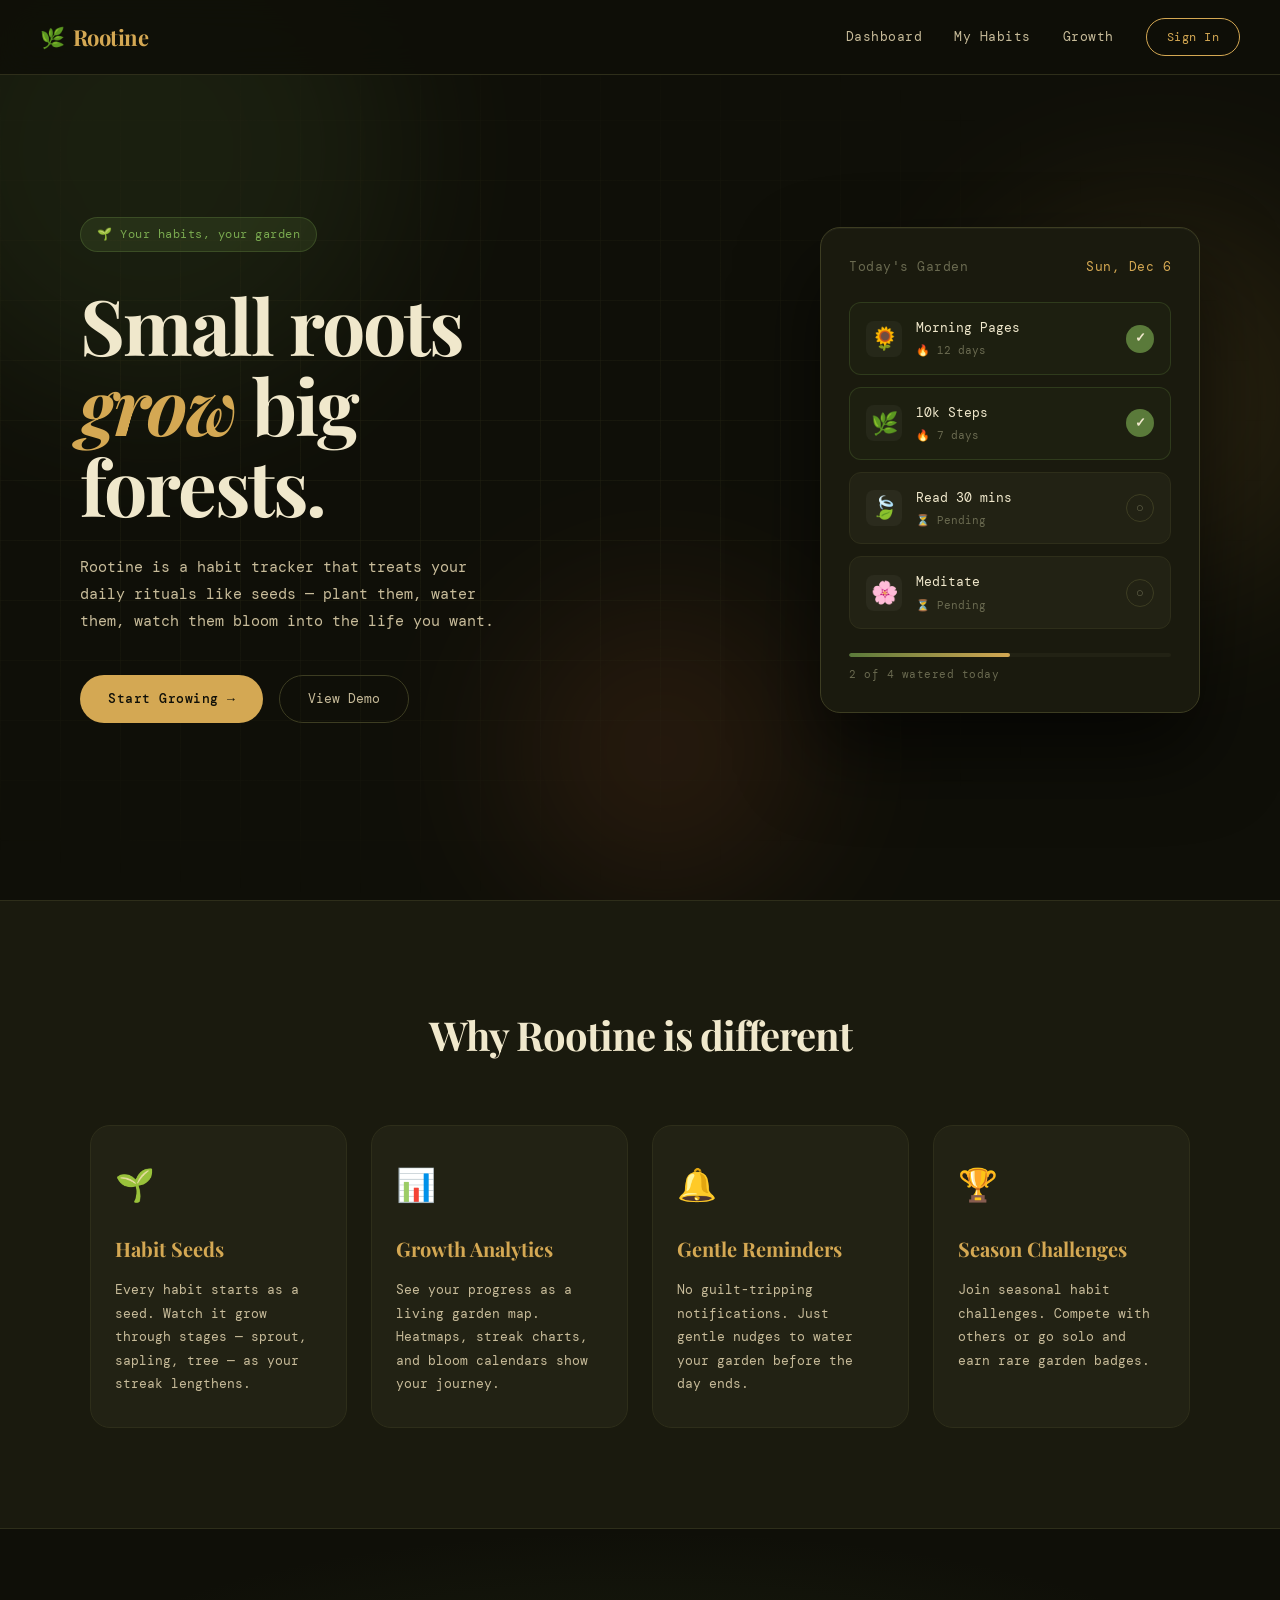
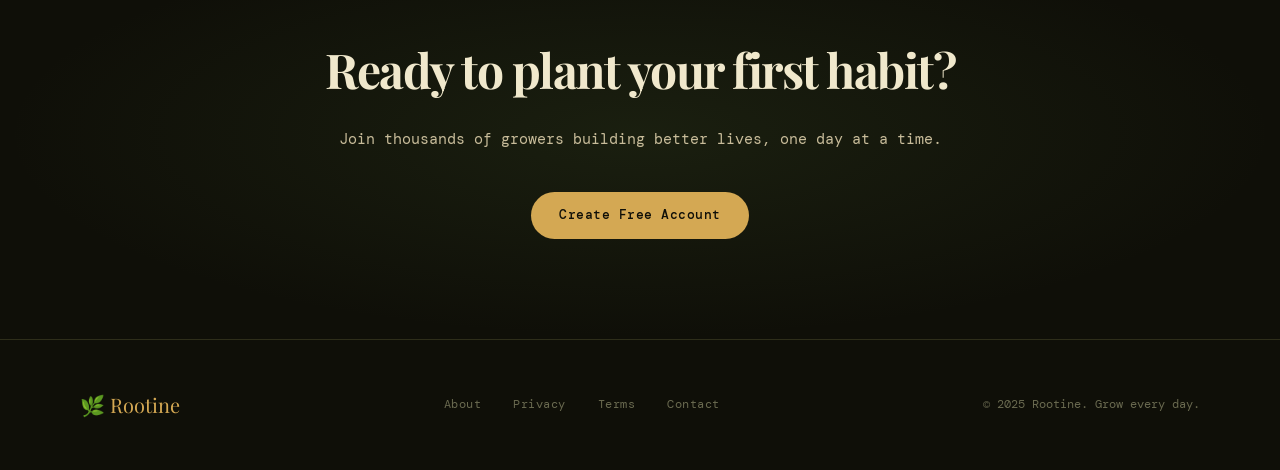
==== index.html @ b0448d63 "Added full project" ====
<!DOCTYPE html>
<html lang="en">
<head>
  <meta charset="UTF-8" />
  <meta name="viewport" content="width=device-width, initial-scale=1.0"/>
  <title>Rootine — Grow Your Habits</title>
  <link rel="stylesheet" href="css/global.css" />
  <link rel="stylesheet" href="css/landing.css" />
  <link rel="preconnect" href="https://fonts.googleapis.com">
  <link href="https://fonts.googleapis.com/css2?family=Playfair+Display:ital,wght@0,400;0,700;1,400&family=DM+Mono:wght@300;400;500&display=swap" rel="stylesheet">
</head>
<body>
  <nav class="navbar">
    <div class="nav-logo">
      <span class="logo-leaf">🌿</span>
      <span class="logo-text">Rootine</span>
    </div>
    <div class="nav-links">
      <a href="dashboard.html" class="nav-link">Dashboard</a>
      <a href="habits.html" class="nav-link">My Habits</a>
      <a href="analytics.html" class="nav-link">Growth</a>
      <a href="login.html" class="btn-nav">Sign In</a>
    </div>
    <button class="hamburger" id="hamburger">&#9776;</button>
  </nav>

  <main class="hero">
    <div class="hero-bg">
      <div class="blob blob-1"></div>
      <div class="blob blob-2"></div>
      <div class="blob blob-3"></div>
      <div class="grid-overlay"></div>
    </div>

    <div class="hero-content">
      <div class="badge">🌱 Your habits, your garden</div>
      <h1 class="hero-title">
        Small roots<br/>
        <em>grow</em> big<br/>
        forests.
      </h1>
      <p class="hero-subtitle">
        Rootine is a habit tracker that treats your daily rituals like seeds — 
        plant them, water them, watch them bloom into the life you want.
      </p>
      <div class="hero-actions">
        <a href="signup.html" class="btn-primary">Start Growing →</a>
        <a href="dashboard.html" class="btn-ghost">View Demo</a>
      </div>
    </div>

    <div class="hero-visual">
      <div class="garden-card">
        <div class="garden-header">
          <span>Today's Garden</span>
          <span class="garden-date" id="today-date"></span>
        </div>
        <div class="plant-list">
          <div class="plant-item done">
            <div class="plant-icon">🌻</div>
            <div class="plant-info">
              <span class="plant-name">Morning Pages</span>
              <span class="plant-streak">🔥 12 days</span>
            </div>
            <div class="plant-check">✓</div>
          </div>
          <div class="plant-item done">
            <div class="plant-icon">🌿</div>
            <div class="plant-info">
              <span class="plant-name">10k Steps</span>
              <span class="plant-streak">🔥 7 days</span>
            </div>
            <div class="plant-check">✓</div>
          </div>
          <div class="plant-item">
            <div class="plant-icon">🍃</div>
            <div class="plant-info">
              <span class="plant-name">Read 30 mins</span>
              <span class="plant-streak">⏳ Pending</span>
            </div>
            <div class="plant-check pending">○</div>
          </div>
          <div class="plant-item">
            <div class="plant-icon">🌸</div>
            <div class="plant-info">
              <span class="plant-name">Meditate</span>
              <span class="plant-streak">⏳ Pending</span>
            </div>
            <div class="plant-check pending">○</div>
          </div>
        </div>
        <div class="garden-footer">
          <div class="progress-bar-wrap">
            <div class="progress-bar" style="width: 50%"></div>
          </div>
          <span class="progress-label">2 of 4 watered today</span>
        </div>
      </div>
    </div>
  </main>

  <!-- Features Section -->
  <section class="features">
    <h2 class="section-title">Why Rootine is different</h2>
    <div class="features-grid">
      <div class="feature-card">
        <div class="feature-icon">🌱</div>
        <h3>Habit Seeds</h3>
        <p>Every habit starts as a seed. Watch it grow through stages — sprout, sapling, tree — as your streak lengthens.</p>
      </div>
      <div class="feature-card">
        <div class="feature-icon">📊</div>
        <h3>Growth Analytics</h3>
        <p>See your progress as a living garden map. Heatmaps, streak charts, and bloom calendars show your journey.</p>
      </div>
      <div class="feature-card">
        <div class="feature-icon">🔔</div>
        <h3>Gentle Reminders</h3>
        <p>No guilt-tripping notifications. Just gentle nudges to water your garden before the day ends.</p>
      </div>
      <div class="feature-card">
        <div class="feature-icon">🏆</div>
        <h3>Season Challenges</h3>
        <p>Join seasonal habit challenges. Compete with others or go solo and earn rare garden badges.</p>
      </div>
    </div>
  </section>

  <!-- CTA Section -->
  <section class="cta-section">
    <div class="cta-content">
      <h2>Ready to plant your first habit?</h2>
      <p>Join thousands of growers building better lives, one day at a time.</p>
      <a href="signup.html" class="btn-primary">Create Free Account</a>
    </div>
  </section>

  <footer class="footer">
    <div class="footer-logo">🌿 Rootine</div>
    <div class="footer-links">
      <a href="#">About</a>
      <a href="#">Privacy</a>
      <a href="#">Terms</a>
      <a href="#">Contact</a>
    </div>
    <p class="footer-copy">© 2025 Rootine. Grow every day.</p>
  </footer>

  <script src="js/global.js"></script>
  <script>
    document.getElementById('today-date').textContent = new Date().toLocaleDateString('en-US', {weekday:'short', month:'short', day:'numeric'});
  </script>
</body>
</html>
---- css/global.css ----
/* ===== GLOBAL.CSS — Base styles, variables, reset ===== */

@import url('https://fonts.googleapis.com/css2?family=Playfair+Display:ital,wght@0,400;0,700;1,400&family=DM+Mono:wght@300;400;500&display=swap');

:root {
  /* Colors */
  --bg:           #0f0f08;
  --bg-card:      #1a1a0e;
  --bg-card2:     #222214;
  --border:       #2e2e1a;
  --border-light: #3d3d22;

  --amber:        #d4a853;
  --amber-light:  #e8c47a;
  --amber-dark:   #9d7a35;
  --green:        #5a7a3a;
  --green-light:  #7aaa50;
  --green-pale:   #3a4a22;
  --rust:         #b05a30;
  --cream:        #f0e8cc;
  --cream-dim:    #c8bc9a;
  --muted:        #6a6a50;

  /* Typography */
  --font-display: 'Playfair Display', Georgia, serif;
  --font-body:    'DM Mono', 'Courier New', monospace;

  /* Spacing */
  --radius:       12px;
  --radius-lg:    20px;
  --radius-pill:  999px;

  /* Transitions */
  --transition:   0.2s cubic-bezier(0.4, 0, 0.2, 1);
  --transition-slow: 0.4s cubic-bezier(0.4, 0, 0.2, 1);
}

*, *::before, *::after {
  box-sizing: border-box;
  margin: 0;
  padding: 0;
}

html {
  scroll-behavior: smooth;
}

body {
  background: var(--bg);
  color: var(--cream);
  font-family: var(--font-body);
  font-size: 14px;
  line-height: 1.7;
  min-height: 100vh;
  -webkit-font-smoothing: antialiased;
}

a {
  color: inherit;
  text-decoration: none;
}

img {
  max-width: 100%;
  display: block;
}

button {
  cursor: pointer;
  font-family: var(--font-body);
}

/* ===== NAVBAR ===== */
.navbar {
  position: fixed;
  top: 0;
  left: 0;
  right: 0;
  z-index: 100;
  display: flex;
  align-items: center;
  justify-content: space-between;
  padding: 18px 40px;
  background: rgba(15, 15, 8, 0.85);
  backdrop-filter: blur(16px);
  border-bottom: 1px solid var(--border);
}

.nav-logo {
  display: flex;
  align-items: center;
  gap: 8px;
  font-family: var(--font-display);
  font-size: 22px;
  font-weight: 700;
  color: var(--amber);
  letter-spacing: -0.5px;
}

.logo-leaf {
  font-size: 20px;
}

.nav-links {
  display: flex;
  align-items: center;
  gap: 32px;
}

.nav-link {
  color: var(--cream-dim);
  font-size: 13px;
  letter-spacing: 0.5px;
  transition: color var(--transition);
  position: relative;
}

.nav-link::after {
  content: '';
  position: absolute;
  bottom: -3px;
  left: 0;
  right: 0;
  height: 1px;
  background: var(--amber);
  transform: scaleX(0);
  transition: transform var(--transition);
}

.nav-link:hover {
  color: var(--amber);
}

.nav-link:hover::after,
.nav-link.active::after {
  transform: scaleX(1);
}

.nav-link.active {
  color: var(--amber);
}

/* ===== BUTTONS ===== */
.btn-primary {
  display: inline-flex;
  align-items: center;
  gap: 8px;
  padding: 12px 28px;
  background: var(--amber);
  color: var(--bg);
  border-radius: var(--radius-pill);
  font-family: var(--font-body);
  font-size: 13px;
  font-weight: 500;
  letter-spacing: 0.5px;
  border: none;
  transition: all var(--transition);
  cursor: pointer;
}

.btn-primary:hover {
  background: var(--amber-light);
  transform: translateY(-2px);
  box-shadow: 0 8px 24px rgba(212, 168, 83, 0.3);
}

.btn-ghost {
  display: inline-flex;
  align-items: center;
  gap: 8px;
  padding: 12px 28px;
  background: transparent;
  color: var(--cream-dim);
  border-radius: var(--radius-pill);
  font-family: var(--font-body);
  font-size: 13px;
  border: 1px solid var(--border-light);
  transition: all var(--transition);
  cursor: pointer;
}

.btn-ghost:hover {
  border-color: var(--amber);
  color: var(--amber);
}

.btn-nav {
  display: inline-flex;
  align-items: center;
  padding: 8px 20px;
  background: transparent;
  color: var(--amber);
  border: 1px solid var(--amber);
  border-radius: var(--radius-pill);
  font-family: var(--font-body);
  font-size: 12px;
  letter-spacing: 0.5px;
  transition: all var(--transition);
}

.btn-nav:hover {
  background: var(--amber);
  color: var(--bg);
}

/* ===== HAMBURGER ===== */
.hamburger {
  display: none;
  background: none;
  border: none;
  color: var(--cream);
  font-size: 22px;
  padding: 4px;
}

/* ===== CARDS ===== */
.card {
  background: var(--bg-card);
  border: 1px solid var(--border);
  border-radius: var(--radius-lg);
  padding: 24px;
  transition: border-color var(--transition);
}

.card:hover {
  border-color: var(--border-light);
}

/* ===== PAGE WRAPPER ===== */
.page-wrapper {
  display: flex;
  min-height: 100vh;
  padding-top: 70px;
}

/* ===== SIDEBAR ===== */
.sidebar {
  width: 240px;
  min-height: calc(100vh - 70px);
  background: var(--bg-card);
  border-right: 1px solid var(--border);
  padding: 32px 20px;
  position: fixed;
  top: 70px;
  left: 0;
  bottom: 0;
  overflow-y: auto;
}

.sidebar-section {
  margin-bottom: 32px;
}

.sidebar-label {
  font-size: 10px;
  letter-spacing: 2px;
  text-transform: uppercase;
  color: var(--muted);
  margin-bottom: 12px;
  padding-left: 12px;
}

.sidebar-link {
  display: flex;
  align-items: center;
  gap: 12px;
  padding: 10px 12px;
  border-radius: var(--radius);
  color: var(--cream-dim);
  font-size: 13px;
  transition: all var(--transition);
  margin-bottom: 2px;
}

.sidebar-link:hover,
.sidebar-link.active {
  background: var(--green-pale);
  color: var(--green-light);
}

.sidebar-link.active {
  color: var(--amber);
  background: rgba(212, 168, 83, 0.1);
}

.sidebar-icon {
  font-size: 16px;
  width: 20px;
  text-align: center;
}

/* ===== MAIN CONTENT ===== */
.main-content {
  margin-left: 240px;
  flex: 1;
  padding: 40px;
  min-height: calc(100vh - 70px);
}

/* ===== PAGE HEADER ===== */
.page-header {
  margin-bottom: 40px;
}

.page-header h1 {
  font-family: var(--font-display);
  font-size: 36px;
  color: var(--cream);
  letter-spacing: -1px;
  margin-bottom: 8px;
}

.page-header p {
  color: var(--muted);
  font-size: 13px;
}

/* ===== FORMS ===== */
.form-group {
  margin-bottom: 20px;
}

.form-label {
  display: block;
  font-size: 11px;
  letter-spacing: 1.5px;
  text-transform: uppercase;
  color: var(--muted);
  margin-bottom: 8px;
}

.form-input {
  width: 100%;
  padding: 12px 16px;
  background: var(--bg-card2);
  border: 1px solid var(--border);
  border-radius: var(--radius);
  color: var(--cream);
  font-family: var(--font-body);
  font-size: 14px;
  transition: border-color var(--transition);
  outline: none;
}

.form-input:focus {
  border-color: var(--amber);
}

.form-input::placeholder {
  color: var(--muted);
}

select.form-input {
  appearance: none;
  background-image: url("data:image/svg+xml,%3Csvg xmlns='http://www.w3.org/2000/svg' width='12' height='8' viewBox='0 0 12 8'%3E%3Cpath fill='%236a6a50' d='M1 1l5 5 5-5'/%3E%3C/svg%3E");
  background-repeat: no-repeat;
  background-position: right 16px center;
  padding-right: 40px;
}

/* ===== TOAST ===== */
.toast {
  position: fixed;
  bottom: 32px;
  right: 32px;
  background: var(--bg-card2);
  border: 1px solid var(--border-light);
  border-radius: var(--radius);
  padding: 16px 24px;
  font-size: 13px;
  color: var(--cream);
  z-index: 999;
  animation: slideUp 0.3s ease;
  display: none;
}

.toast.show {
  display: block;
}

.toast.success {
  border-color: var(--green-light);
  color: var(--green-light);
}

.toast.error {
  border-color: var(--rust);
  color: var(--rust);
}

@keyframes slideUp {
  from { transform: translateY(20px); opacity: 0; }
  to   { transform: translateY(0);    opacity: 1; }
}

/* ===== BADGE ===== */
.badge-pill {
  display: inline-flex;
  align-items: center;
  gap: 6px;
  padding: 4px 12px;
  background: rgba(212, 168, 83, 0.1);
  border: 1px solid rgba(212, 168, 83, 0.3);
  border-radius: var(--radius-pill);
  font-size: 11px;
  color: var(--amber);
  letter-spacing: 0.5px;
}

/* ===== LOADING ===== */
.loading-spinner {
  display: inline-block;
  width: 20px;
  height: 20px;
  border: 2px solid var(--border);
  border-top-color: var(--amber);
  border-radius: 50%;
  animation: spin 0.7s linear infinite;
}

@keyframes spin {
  to { transform: rotate(360deg); }
}

/* ===== SCROLLBAR ===== */
::-webkit-scrollbar {
  width: 6px;
}
::-webkit-scrollbar-track {
  background: var(--bg);
}
::-webkit-scrollbar-thumb {
  background: var(--border-light);
  border-radius: 3px;
}
::-webkit-scrollbar-thumb:hover {
  background: var(--muted);
}

/* ===== RESPONSIVE ===== */
@media (max-width: 768px) {
  .navbar {
    padding: 16px 20px;
  }

  .nav-links {
    display: none;
    position: absolute;
    top: 100%;
    left: 0;
    right: 0;
    background: var(--bg-card);
    border-bottom: 1px solid var(--border);
    padding: 20px;
    flex-direction: column;
    gap: 16px;
    align-items: flex-start;
  }

  .nav-links.open {
    display: flex;
  }

  .hamburger {
    display: block;
  }

  .sidebar {
    display: none;
  }

  .main-content {
    margin-left: 0;
    padding: 24px 16px;
  }
}
---- css/landing.css ----
/* ===== LANDING.CSS ===== */

/* Hero */
.hero {
  min-height: 100vh;
  display: grid;
  grid-template-columns: 1fr 1fr;
  align-items: center;
  gap: 60px;
  padding: 120px 80px 80px;
  position: relative;
  overflow: hidden;
}

.hero-bg {
  position: absolute;
  inset: 0;
  pointer-events: none;
}

.blob {
  position: absolute;
  border-radius: 50%;
  filter: blur(80px);
  opacity: 0.15;
}

.blob-1 {
  width: 500px;
  height: 500px;
  background: var(--green);
  top: -100px;
  left: -100px;
  animation: float 8s ease-in-out infinite;
}

.blob-2 {
  width: 400px;
  height: 400px;
  background: var(--amber-dark);
  top: 200px;
  right: -80px;
  animation: float 10s ease-in-out infinite reverse;
}

.blob-3 {
  width: 300px;
  height: 300px;
  background: var(--rust);
  bottom: 0;
  left: 40%;
  animation: float 7s ease-in-out infinite 2s;
}

@keyframes float {
  0%, 100% { transform: translateY(0) scale(1); }
  50%       { transform: translateY(-30px) scale(1.05); }
}

.grid-overlay {
  position: absolute;
  inset: 0;
  background-image:
    linear-gradient(rgba(46, 46, 26, 0.3) 1px, transparent 1px),
    linear-gradient(90deg, rgba(46, 46, 26, 0.3) 1px, transparent 1px);
  background-size: 60px 60px;
  mask-image: radial-gradient(ellipse at 30% 50%, black 20%, transparent 70%);
}

.hero-content {
  position: relative;
  z-index: 1;
}

.badge {
  display: inline-flex;
  align-items: center;
  gap: 8px;
  padding: 6px 16px;
  background: rgba(90, 122, 58, 0.2);
  border: 1px solid rgba(90, 122, 58, 0.4);
  border-radius: var(--radius-pill);
  font-size: 12px;
  color: var(--green-light);
  letter-spacing: 0.5px;
  margin-bottom: 32px;
  animation: fadeInUp 0.6s ease both;
}

.hero-title {
  font-family: var(--font-display);
  font-size: clamp(52px, 6vw, 80px);
  line-height: 1.05;
  letter-spacing: -2px;
  color: var(--cream);
  margin-bottom: 28px;
  animation: fadeInUp 0.6s ease 0.1s both;
}

.hero-title em {
  color: var(--amber);
  font-style: italic;
}

.hero-subtitle {
  font-size: 15px;
  color: var(--cream-dim);
  line-height: 1.8;
  max-width: 440px;
  margin-bottom: 40px;
  animation: fadeInUp 0.6s ease 0.2s both;
}

.hero-actions {
  display: flex;
  gap: 16px;
  flex-wrap: wrap;
  animation: fadeInUp 0.6s ease 0.3s both;
}

@keyframes fadeInUp {
  from { opacity: 0; transform: translateY(24px); }
  to   { opacity: 1; transform: translateY(0); }
}

/* Garden Demo Card */
.hero-visual {
  position: relative;
  z-index: 1;
  animation: fadeInUp 0.6s ease 0.2s both;
}

.garden-card {
  background: var(--bg-card);
  border: 1px solid var(--border-light);
  border-radius: var(--radius-lg);
  padding: 28px;
  box-shadow: 0 40px 80px rgba(0, 0, 0, 0.6), inset 0 1px 0 rgba(255, 255, 255, 0.04);
  max-width: 380px;
  margin-left: auto;
}

.garden-header {
  display: flex;
  justify-content: space-between;
  align-items: center;
  margin-bottom: 24px;
  font-size: 13px;
  color: var(--muted);
  letter-spacing: 0.5px;
}

.garden-date {
  color: var(--amber);
}

.plant-list {
  display: flex;
  flex-direction: column;
  gap: 12px;
  margin-bottom: 24px;
}

.plant-item {
  display: flex;
  align-items: center;
  gap: 14px;
  padding: 14px 16px;
  background: var(--bg-card2);
  border: 1px solid var(--border);
  border-radius: var(--radius);
  transition: all var(--transition);
  cursor: pointer;
}

.plant-item:hover {
  border-color: var(--border-light);
  transform: translateX(4px);
}

.plant-item.done {
  border-color: rgba(90, 122, 58, 0.3);
  background: rgba(90, 122, 58, 0.06);
}

.plant-icon {
  font-size: 22px;
  width: 36px;
  height: 36px;
  display: flex;
  align-items: center;
  justify-content: center;
  background: rgba(255,255,255,0.04);
  border-radius: 8px;
}

.plant-info {
  flex: 1;
  display: flex;
  flex-direction: column;
  gap: 2px;
}

.plant-name {
  font-size: 13px;
  color: var(--cream);
}

.plant-streak {
  font-size: 11px;
  color: var(--muted);
}

.plant-check {
  width: 28px;
  height: 28px;
  border-radius: 50%;
  display: flex;
  align-items: center;
  justify-content: center;
  font-size: 13px;
  background: var(--green);
  color: var(--cream);
  font-weight: 700;
}

.plant-check.pending {
  background: transparent;
  border: 1px solid var(--border-light);
  color: var(--muted);
}

.garden-footer {
  display: flex;
  flex-direction: column;
  gap: 8px;
}

.progress-bar-wrap {
  height: 4px;
  background: var(--bg-card2);
  border-radius: 2px;
  overflow: hidden;
}

.progress-bar {
  height: 100%;
  background: linear-gradient(90deg, var(--green), var(--amber));
  border-radius: 2px;
  transition: width 1s ease;
}

.progress-label {
  font-size: 11px;
  color: var(--muted);
  letter-spacing: 0.5px;
}

/* Features */
.features {
  padding: 100px 80px;
  background: var(--bg-card);
  border-top: 1px solid var(--border);
}

.section-title {
  font-family: var(--font-display);
  font-size: 40px;
  letter-spacing: -1px;
  color: var(--cream);
  margin-bottom: 56px;
  text-align: center;
}

.features-grid {
  display: grid;
  grid-template-columns: repeat(4, 1fr);
  gap: 24px;
  max-width: 1100px;
  margin: 0 auto;
}

.feature-card {
  background: var(--bg-card2);
  border: 1px solid var(--border);
  border-radius: var(--radius-lg);
  padding: 32px 24px;
  transition: all var(--transition-slow);
}

.feature-card:hover {
  border-color: var(--amber);
  transform: translateY(-8px);
  box-shadow: 0 24px 48px rgba(0,0,0,0.4);
}

.feature-icon {
  font-size: 32px;
  margin-bottom: 20px;
}

.feature-card h3 {
  font-family: var(--font-display);
  font-size: 20px;
  color: var(--amber);
  margin-bottom: 12px;
}

.feature-card p {
  font-size: 13px;
  color: var(--cream-dim);
  line-height: 1.8;
}

/* CTA */
.cta-section {
  padding: 100px 80px;
  text-align: center;
  background: radial-gradient(ellipse at 50% 50%, rgba(90, 122, 58, 0.15) 0%, transparent 70%);
  border-top: 1px solid var(--border);
  border-bottom: 1px solid var(--border);
}

.cta-content h2 {
  font-family: var(--font-display);
  font-size: 48px;
  letter-spacing: -1.5px;
  color: var(--cream);
  margin-bottom: 16px;
}

.cta-content p {
  color: var(--cream-dim);
  font-size: 15px;
  margin-bottom: 40px;
}

/* Footer */
.footer {
  padding: 48px 80px;
  display: flex;
  align-items: center;
  justify-content: space-between;
  flex-wrap: wrap;
  gap: 24px;
}

.footer-logo {
  font-family: var(--font-display);
  font-size: 20px;
  color: var(--amber);
}

.footer-links {
  display: flex;
  gap: 32px;
}

.footer-links a {
  font-size: 12px;
  color: var(--muted);
  letter-spacing: 0.5px;
  transition: color var(--transition);
}

.footer-links a:hover {
  color: var(--cream);
}

.footer-copy {
  font-size: 12px;
  color: var(--muted);
}

@media (max-width: 1024px) {
  .hero {
    grid-template-columns: 1fr;
    padding: 100px 40px 60px;
    text-align: center;
  }
  .hero-subtitle {
    margin: 0 auto 40px;
  }
  .hero-actions {
    justify-content: center;
  }
  .garden-card {
    margin: 0 auto;
  }
  .features-grid {
    grid-template-columns: 1fr 1fr;
  }
}

@media (max-width: 640px) {
  .hero { padding: 80px 20px 40px; }
  .features, .cta-section, .footer { padding: 60px 20px; }
  .features-grid { grid-template-columns: 1fr; }
  .cta-content h2 { font-size: 32px; }
}
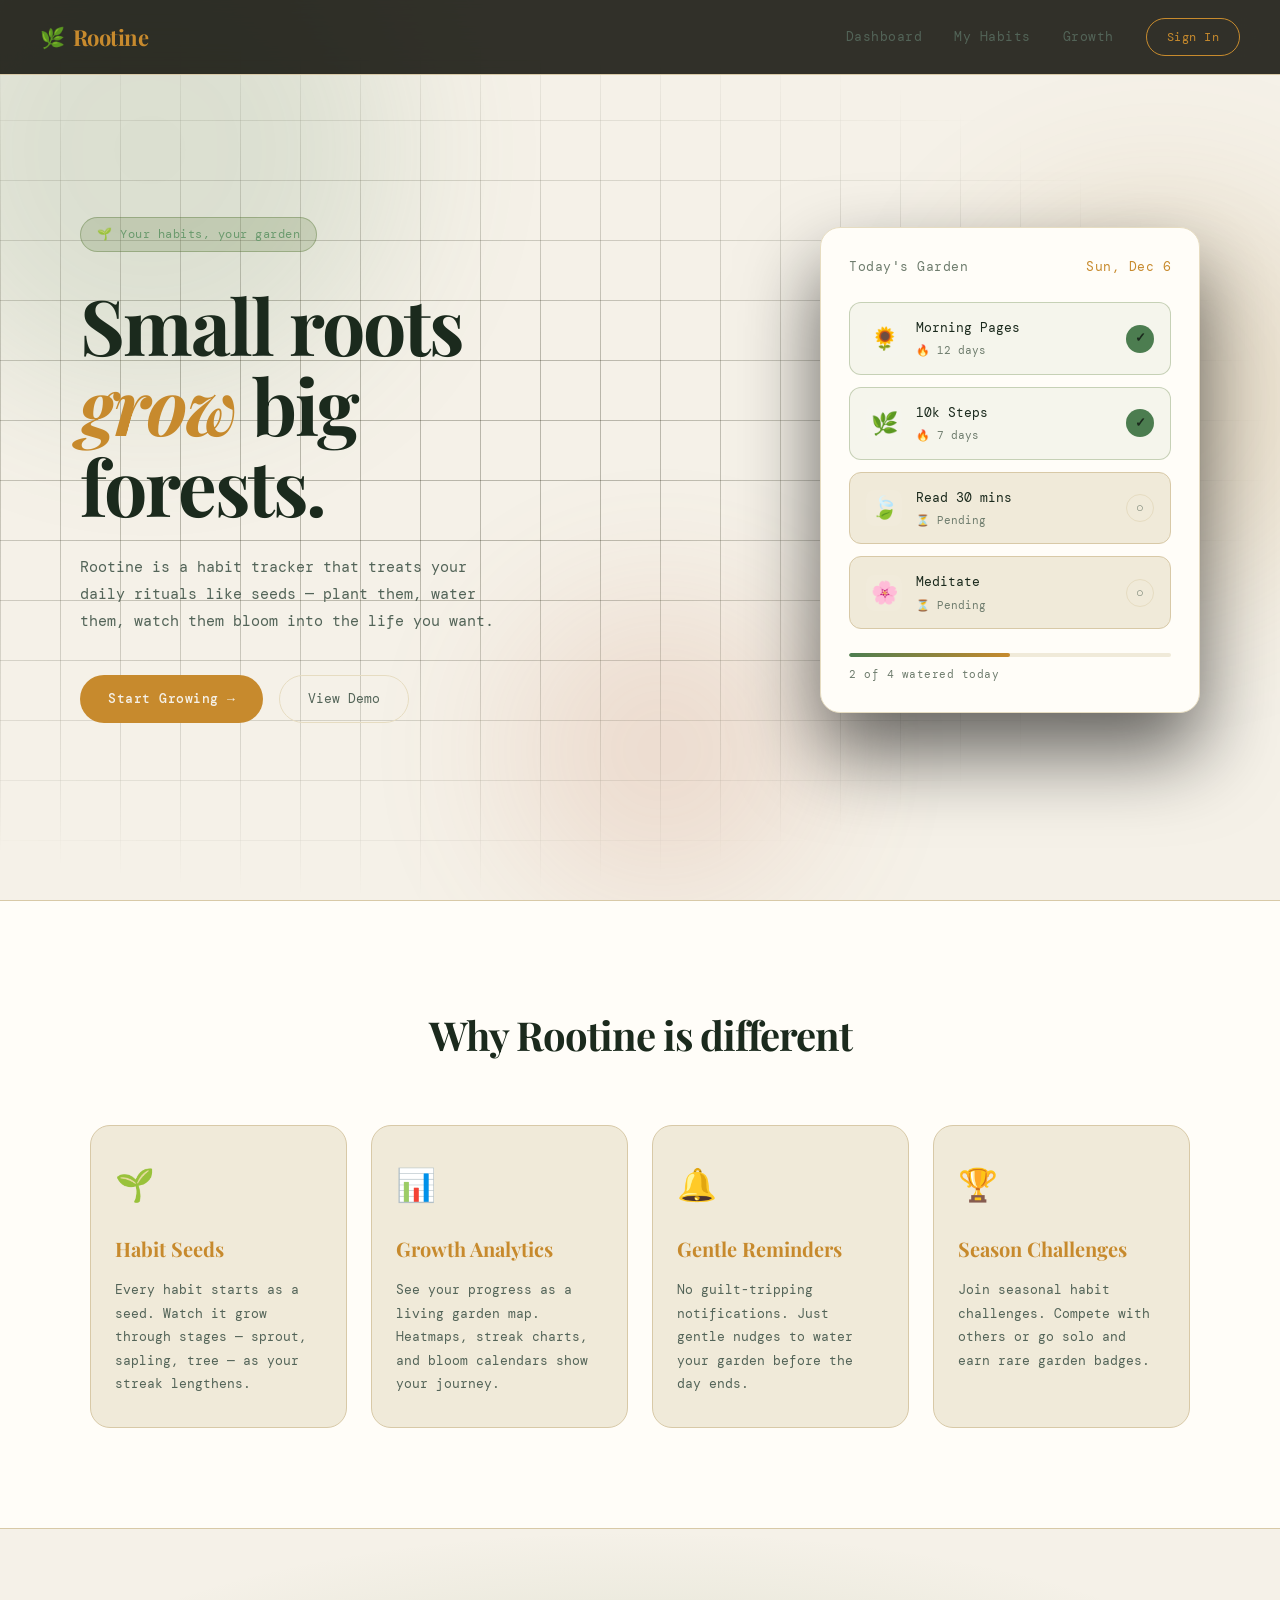
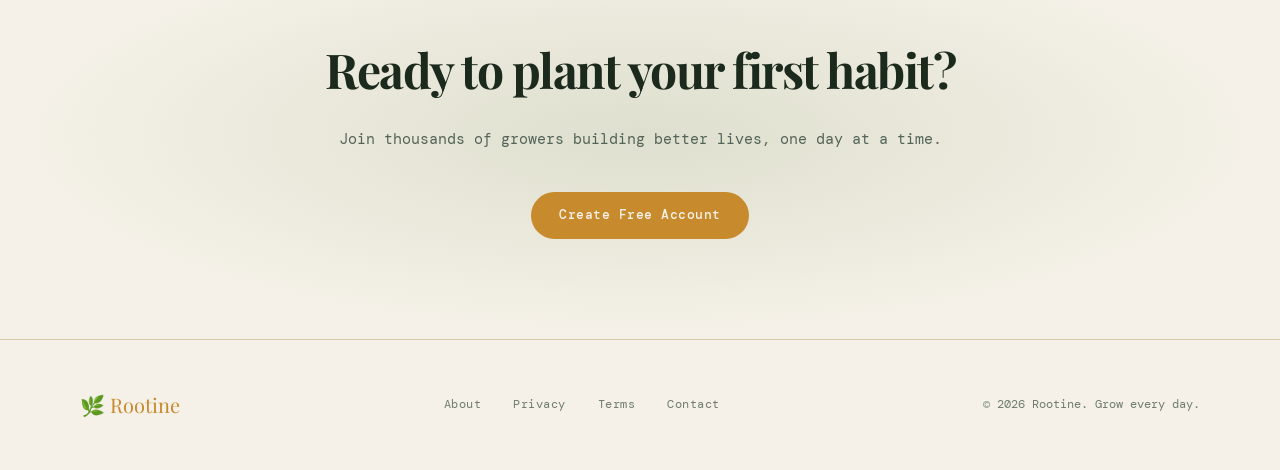
==== commit f4097110: "Made some changes to the UI" ====
--- a/index.html
+++ b/index.html
@@ -143,7 +143,7 @@
       <a href="#">Terms</a>
       <a href="#">Contact</a>
     </div>
-    <p class="footer-copy">© 2025 Rootine. Grow every day.</p>
+    <p class="footer-copy">© 2026 Rootine. Grow every day.</p>
   </footer>
 
   <script src="js/global.js"></script>
--- a/css/global.css
+++ b/css/global.css
@@ -4,22 +4,22 @@
 
 :root {
   /* Colors */
-  --bg:           #0f0f08;
-  --bg-card:      #1a1a0e;
-  --bg-card2:     #222214;
-  --border:       #2e2e1a;
-  --border-light: #3d3d22;
-
-  --amber:        #d4a853;
-  --amber-light:  #e8c47a;
-  --amber-dark:   #9d7a35;
-  --green:        #5a7a3a;
-  --green-light:  #7aaa50;
-  --green-pale:   #3a4a22;
-  --rust:         #b05a30;
-  --cream:        #f0e8cc;
-  --cream-dim:    #c8bc9a;
-  --muted:        #6a6a50;
+  --bg:           #f5f1e8;
+  --bg-card:      #fffdf8;
+  --bg-card2:     #f0ead9;
+  --border:       #d8c9a7;
+  --border-light: #e6dcc1;
+
+  --amber:        #c78a2d;
+  --amber-light:  #e1b865;
+  --amber-dark:   #9b6d20;
+  --green:        #4c7d50;
+  --green-light:  #6a9a6d;
+  --green-pale:   #ebf4e4;
+  --rust:         #b85a37;
+  --cream:        #1b2a1d;
+  --cream-dim:    #536458;
+  --muted:        #6e7c6d;
 
   /* Typography */
   --font-display: 'Playfair Display', Georgia, serif;
